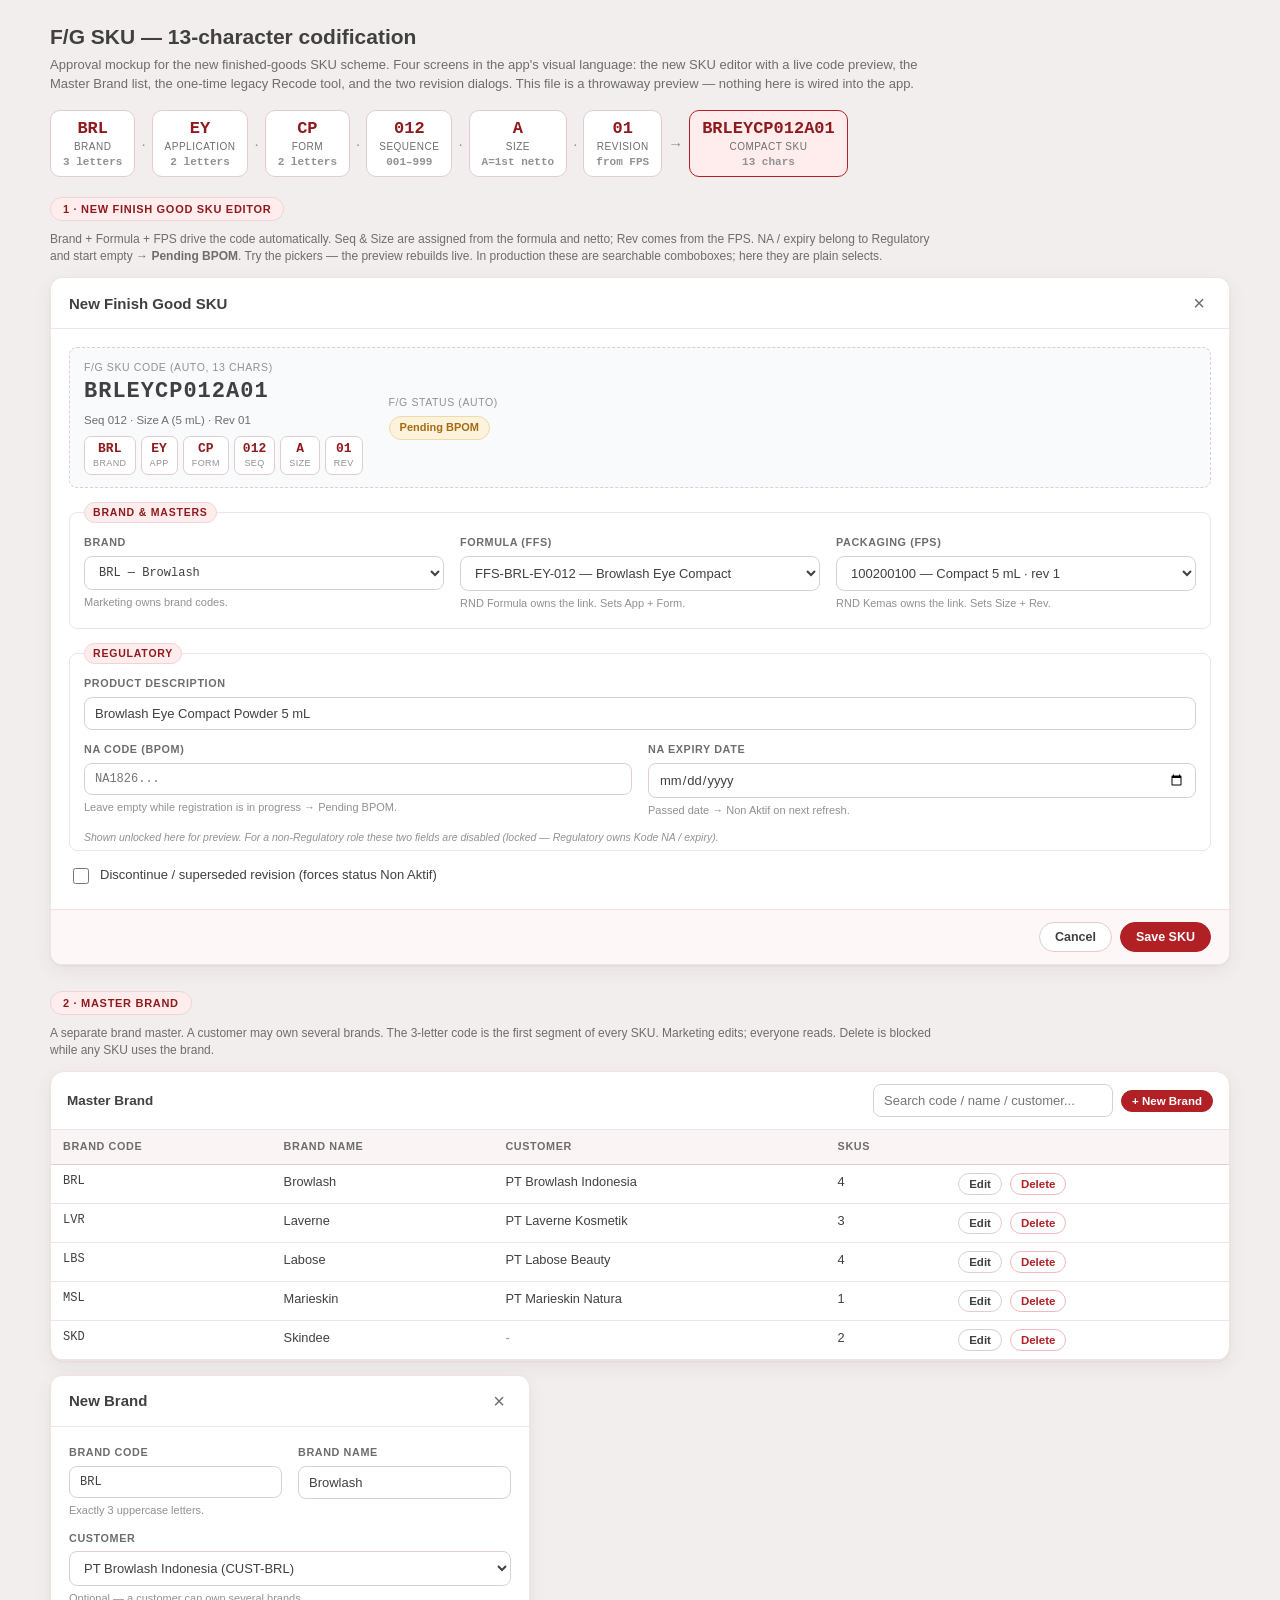
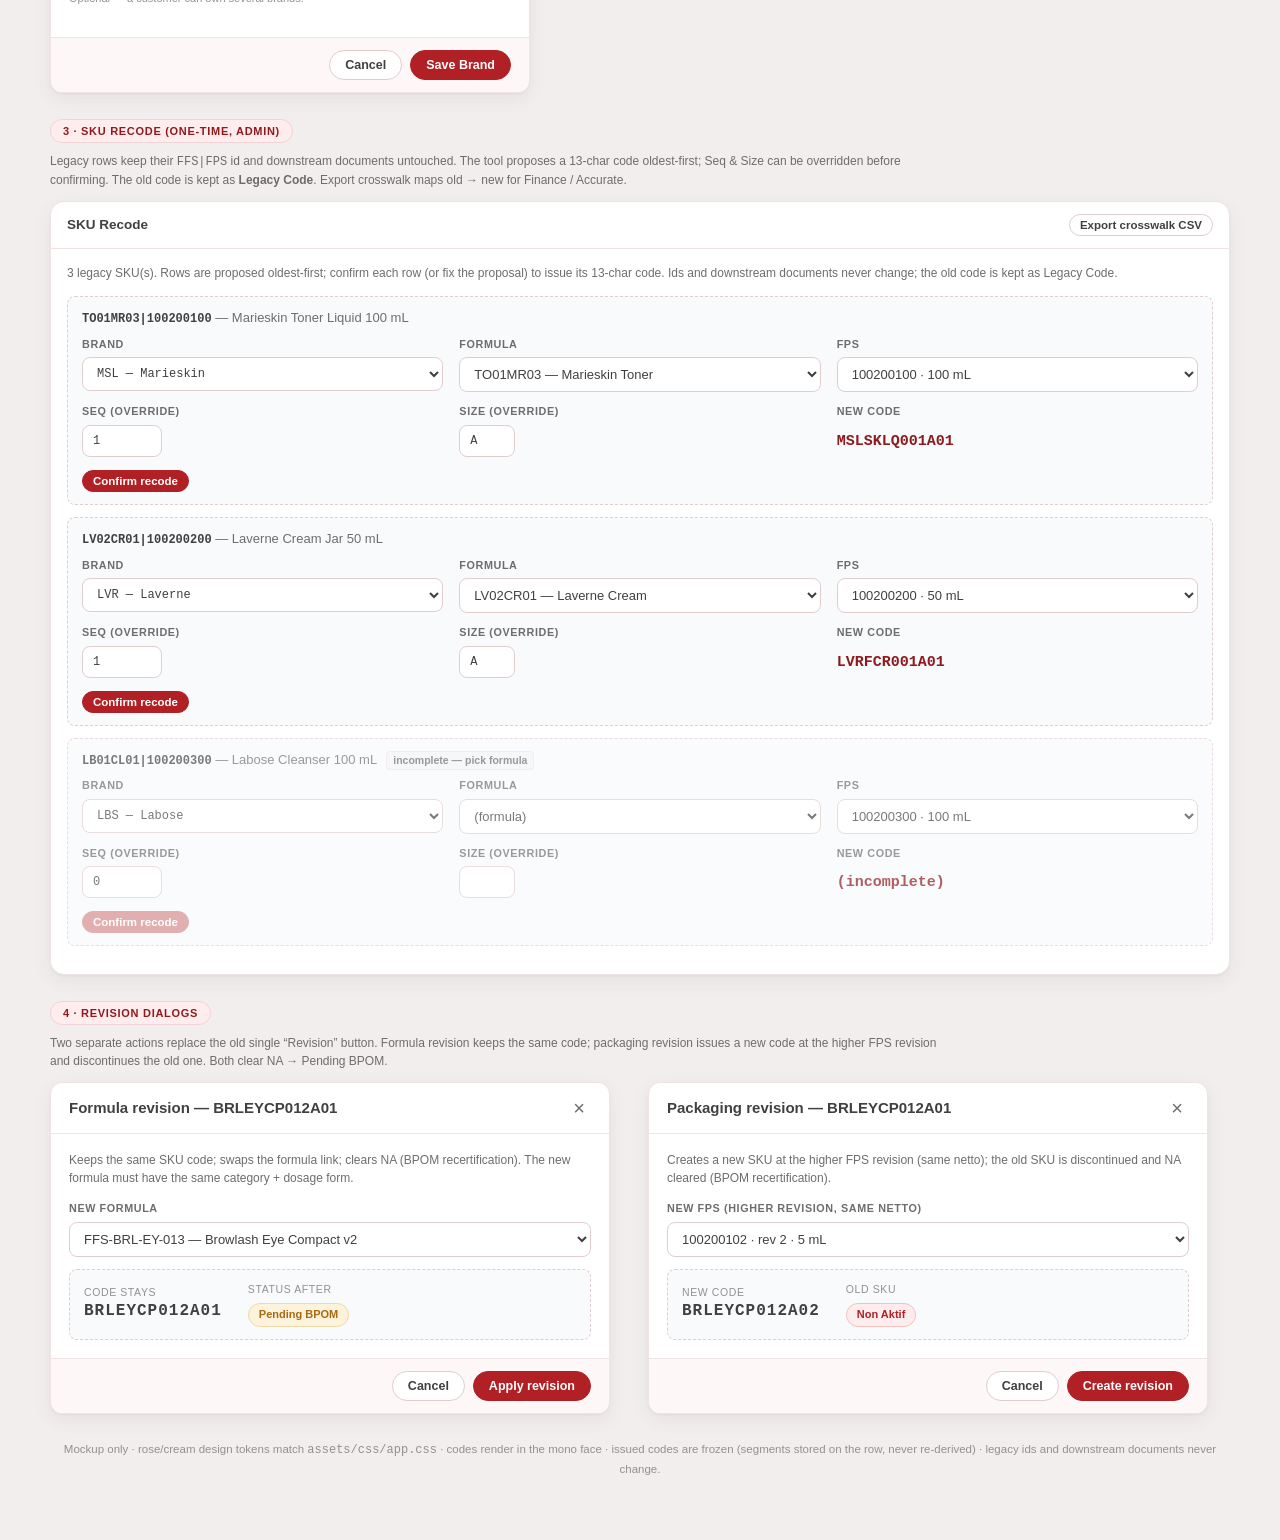
==== mockup-fg-sku-13char.html @ 7b8486ca "SKU: 13-char editor / brand master / recode mockup for approval" ====
<!DOCTYPE html>
<html lang="en">
<head>
<meta charset="UTF-8">
<meta name="viewport" content="width=device-width, initial-scale=1.0">
<title>F/G SKU 13-char scheme — editor / brand master / recode (approval mockup)</title>
</head>
<body style="margin:0;background:#f3eeee">
<style>
.sku{
  --ink:#404041; --muted:#6d6d6e; --faint:#919191;
  --line:#efe3e3; --line-strong:#e2cdce; --bg:#f9f6f6; --card:#fff;
  --accent:#b12024; --accent-dark:#8f1a1e; --accent-soft:#ffedee;
  --green:#017544; --green-soft:#e2f3e9; --amber:#a86a10; --amber-soft:#fdf3dd;
  --red:#b12024; --red-soft:#ffedee; --blue:#29567e; --blue-soft:#e6eef5;
  --radius:14px;
  --shadow:0 1px 2px rgba(64,64,65,.05),0 6px 18px rgba(64,64,65,.07);
  --font:"Public Sans","Segoe UI",Inter,Roboto,"Helvetica Neue",Arial,sans-serif;
  --mono:"Cascadia Mono",Consolas,"SF Mono",Menlo,monospace;
  font-family:var(--font);font-size:14px;color:var(--ink);background:#f3eeee;
  padding:22px 16px 48px;max-width:1180px;margin:0 auto;line-height:1.45;
}
.sku *{box-sizing:border-box}
.sku h1{font-size:21px;font-weight:650;margin:0 0 4px}
.sku h2{font-size:16px;font-weight:650;margin:0}
.sku h3{font-size:13.5px;font-weight:650;margin:0}
.sku .sub{margin:0 0 16px;color:var(--muted);font-size:13px;max-width:880px}
.sku .mono{font-family:var(--mono)}
.sku .muted{color:var(--muted)}
.sku .faint{color:var(--faint)}

/* scheme legend */
.sku .legend{display:flex;gap:6px;flex-wrap:wrap;align-items:stretch;margin:0 0 20px}
.sku .seg{border:1px solid var(--line-strong);background:#fff;border-radius:10px;padding:8px 12px;text-align:center;min-width:74px}
.sku .seg .code{font:700 17px var(--mono);color:var(--accent-dark)}
.sku .seg .nm{font-size:10px;text-transform:uppercase;letter-spacing:.5px;color:var(--muted);margin-top:2px}
.sku .seg .ex{font:600 11px var(--mono);color:var(--faint);margin-top:1px}
.sku .seg-arrow{align-self:center;color:var(--faint);font-size:15px}

/* panel framing */
.sku .panel{margin:0 0 26px}
.sku .panel-tag{display:inline-flex;align-items:center;gap:8px;font:700 11px var(--font);letter-spacing:.7px;text-transform:uppercase;color:var(--accent-dark);background:var(--accent-soft);border:1px solid #f0d3d6;border-radius:999px;padding:5px 12px;margin:0 0 10px}
.sku .panel-note{font-size:12px;color:var(--muted);margin:0 0 12px;max-width:900px}

/* card */
.sku .card{background:var(--card);border:1px solid var(--line);border-radius:var(--radius);box-shadow:var(--shadow);margin-bottom:14px}
.sku .card-head{display:flex;align-items:center;justify-content:space-between;gap:12px;padding:12px 16px;border-bottom:1px solid var(--line)}
.sku .card-head .hint{font-size:11.5px;color:var(--muted)}
.sku .card-body{padding:16px}
.sku .card-body.tight{padding:0}

/* buttons */
.sku .btn{border:1px solid var(--line-strong);background:#fff;color:var(--ink);font:600 12.5px var(--font);padding:7px 15px;border-radius:999px;cursor:pointer;display:inline-flex;align-items:center;gap:6px}
.sku .btn:hover{background:#faf4f4}
.sku .btn-primary{background:var(--accent);border-color:var(--accent);color:#fff}
.sku .btn-primary:hover{background:var(--accent-dark)}
.sku .btn-danger{background:#fff;border-color:#f0b9bc;color:var(--red)}
.sku .btn-sm{padding:4px 10px;font-size:11.5px}
.sku .btn[disabled]{opacity:.5;cursor:not-allowed}
.sku .btn-row{display:flex;gap:8px;flex-wrap:wrap;align-items:center}

/* pills */
.sku .pill{display:inline-block;padding:3px 10px;border-radius:999px;font-size:11px;font-weight:700;white-space:nowrap}
.sku .pill.aktif{background:var(--green-soft);color:var(--green);border:1px solid #bfe3c8}
.sku .pill.nonaktif{background:var(--red-soft);color:var(--red);border:1px solid #f3c1bd}
.sku .pill.pending{background:var(--amber-soft);color:var(--amber);border:1px solid #f0d9a8}
.sku .pill.none{background:#eef1f4;color:var(--faint);border:1px solid var(--line)}
.sku .tag{display:inline-block;font-size:10.5px;font-weight:600;color:var(--muted);background:#f1f4f7;border:1px solid var(--line);border-radius:4px;padding:1px 6px;white-space:nowrap}

/* forms */
.sku .field{display:flex;flex-direction:column;gap:5px;margin-bottom:12px;min-width:0}
.sku .field>label{font-size:10.8px;font-weight:700;text-transform:uppercase;letter-spacing:.6px;color:var(--muted)}
.sku .field .hint{font-size:11px;color:var(--faint)}
.sku .input{border:1px solid var(--line-strong);border-radius:8px;padding:8px 10px;font-size:13px;font-family:inherit;color:var(--ink);background:#fff;width:100%}
.sku .input:focus{outline:2px solid #f5c2c5;border-color:var(--accent)}
.sku .input[readonly],.sku .input[disabled]{background:#f7f3f3;color:var(--muted)}
.sku .input.mono{font-family:var(--mono)}
.sku select.input{appearance:auto;cursor:pointer}
.sku .form-grid{display:grid;grid-template-columns:repeat(2,minmax(0,1fr));gap:0 16px}
.sku .form-grid.cols-3{grid-template-columns:repeat(3,minmax(0,1fr))}
.sku .form-grid .span-2{grid-column:1/-1}
.sku fieldset.role-group{border:1px solid var(--line);border-radius:8px;padding:12px 14px 4px;margin:0 0 14px}
.sku fieldset.role-group legend{font-size:10.5px;font-weight:800;text-transform:uppercase;letter-spacing:.8px;color:var(--accent-dark);background:var(--accent-soft);border:1px solid #f0d3d6;padding:2px 8px;border-radius:999px}
.sku .check-row{display:flex;align-items:center;gap:8px;font-size:13px;margin-bottom:4px}
.sku .check-row input{width:16px;height:16px;accent-color:var(--accent)}
.sku .lock-note{font-size:10.5px;color:var(--faint);font-style:italic}

/* preview box */
.sku .preview-box{background:#f8fafb;border:1px dashed var(--line-strong);border-radius:8px;padding:12px 14px;display:flex;gap:26px;align-items:center;flex-wrap:wrap;margin-bottom:14px}
.sku .preview-box .pv-label{font-size:10.5px;text-transform:uppercase;letter-spacing:.6px;color:var(--faint)}
.sku .preview-box .pv-kode{font-family:var(--mono);font-size:22px;font-weight:700;letter-spacing:1px;color:var(--ink)}
.sku .preview-box .pv-seg{font-size:11.5px;color:var(--muted);margin-top:4px}

/* live segment breakdown chips */
.sku .breakdown{display:flex;gap:5px;flex-wrap:wrap;margin-top:8px}
.sku .bk{border:1px solid var(--line-strong);border-radius:7px;padding:4px 8px;text-align:center;background:#fff}
.sku .bk .v{font:700 13px var(--mono);color:var(--accent-dark)}
.sku .bk .k{font-size:9px;text-transform:uppercase;letter-spacing:.4px;color:var(--faint);margin-top:1px}

/* tables */
.sku table.tbl{width:100%;border-collapse:collapse;font-size:12.8px}
.sku table.tbl th{text-align:left;font-size:10.8px;text-transform:uppercase;letter-spacing:.6px;color:var(--muted);background:#fbf4f4;border-bottom:1px solid var(--line-strong);padding:9px 12px;white-space:nowrap}
.sku table.tbl td{padding:8px 12px;border-bottom:1px solid var(--line);vertical-align:top}
.sku table.tbl tbody tr:hover{background:#f7f9fb}
.sku td.mono,.sku .mono{font-family:var(--mono);font-size:12px}
.sku .row-muted{color:var(--faint)}

/* modal (rendered inline as a panel for the mockup) */
.sku .modal{background:#fff;border:1px solid var(--line);border-radius:12px;box-shadow:var(--shadow);width:100%;max-width:560px}
.sku .modal.wide{max-width:100%}
.sku .modal-head{padding:14px 18px;border-bottom:1px solid var(--line);display:flex;justify-content:space-between;align-items:center}
.sku .modal-head h3{font-size:15px}
.sku .modal-x{border:0;background:transparent;font-size:20px;cursor:pointer;color:var(--muted);line-height:1}
.sku .modal-body{padding:18px}
.sku .modal-foot{padding:12px 18px;border-top:1px solid var(--line);display:flex;justify-content:flex-end;gap:8px;background:#fdf7f7;border-radius:0 0 12px 12px}
.sku .dialog-row{display:grid;grid-template-columns:repeat(2,minmax(0,1fr));gap:16px;align-items:start}
@media (max-width:820px){.sku .dialog-row{grid-template-columns:1fr}.sku .form-grid.cols-3{grid-template-columns:1fr}}

/* recode row */
.sku .recode-row{background:#f8fafb;border:1px dashed var(--line-strong);border-radius:8px;padding:12px 14px;margin-bottom:12px}
.sku .recode-head{margin-bottom:8px;font-size:13px}
.sku .recode-head .mono{font-weight:700}
.sku .newcode{font:700 15px var(--mono);color:var(--accent-dark)}
.sku .hintline{font-size:11.5px;color:var(--faint);margin-top:18px;text-align:center;line-height:1.6}
</style>

<div class="sku">
  <h1>F/G SKU — 13-character codification</h1>
  <p class="sub">Approval mockup for the new finished-goods SKU scheme. Four screens in the app's visual language:
  the new SKU editor with a live code preview, the Master Brand list, the one-time legacy Recode tool, and the two
  revision dialogs. This file is a throwaway preview — nothing here is wired into the app.</p>

  <!-- scheme legend -->
  <div class="legend">
    <div class="seg"><div class="code">BRL</div><div class="nm">Brand</div><div class="ex">3 letters</div></div>
    <div class="seg-arrow">·</div>
    <div class="seg"><div class="code">EY</div><div class="nm">Application</div><div class="ex">2 letters</div></div>
    <div class="seg-arrow">·</div>
    <div class="seg"><div class="code">CP</div><div class="nm">Form</div><div class="ex">2 letters</div></div>
    <div class="seg-arrow">·</div>
    <div class="seg"><div class="code">012</div><div class="nm">Sequence</div><div class="ex">001–999</div></div>
    <div class="seg-arrow">·</div>
    <div class="seg"><div class="code">A</div><div class="nm">Size</div><div class="ex">A=1st netto</div></div>
    <div class="seg-arrow">·</div>
    <div class="seg"><div class="code">01</div><div class="nm">Revision</div><div class="ex">from FPS</div></div>
    <div class="seg-arrow">→</div>
    <div class="seg" style="border-color:var(--accent);background:var(--accent-soft)"><div class="code">BRLEYCP012A01</div><div class="nm">Compact SKU</div><div class="ex">13 chars</div></div>
  </div>

  <!-- ============ PANEL 1: NEW FG SKU EDITOR ============ -->
  <div class="panel">
    <span class="panel-tag">1 · New Finish Good SKU editor</span>
    <p class="panel-note">Brand + Formula + FPS drive the code automatically. Seq &amp; Size are assigned from the formula and
    netto; Rev comes from the FPS. NA / expiry belong to Regulatory and start empty → <b>Pending BPOM</b>. Try the pickers —
    the preview rebuilds live. In production these are searchable comboboxes; here they are plain selects.</p>

    <div class="modal wide">
      <div class="modal-head"><h3>New Finish Good SKU</h3><button class="modal-x" type="button">×</button></div>
      <div class="modal-body">
        <div class="preview-box">
          <div>
            <div class="pv-label">F/G SKU Code (auto, 13 chars)</div>
            <div class="pv-kode" id="pvKode">BRLEYCP012A01</div>
            <div class="pv-seg" id="pvSeg">Seq 012 · Size A (5 mL) · Rev 01</div>
            <div class="breakdown" id="pvBreak"></div>
          </div>
          <div>
            <div class="pv-label">F/G Status (auto)</div>
            <div style="margin-top:6px"><span class="pill pending" id="pvStatus">Pending BPOM</span></div>
          </div>
        </div>

        <fieldset class="role-group">
          <legend>Brand &amp; masters</legend>
          <div class="form-grid cols-3">
            <div class="field">
              <label>Brand</label>
              <select class="input mono" id="iBrand">
                <option value="BRL" selected>BRL — Browlash</option>
                <option value="LVR">LVR — Laverne</option>
                <option value="LBS">LBS — Labose</option>
                <option value="SKD">SKD — Skindee</option>
                <option value="MSL">MSL — Marieskin</option>
              </select>
              <span class="hint">Marketing owns brand codes.</span>
            </div>
            <div class="field">
              <label>Formula (FFS)</label>
              <select class="input" id="iFfs">
                <option value="f1" selected>FFS-BRL-EY-012 — Browlash Eye Compact</option>
                <option value="f2">FFS-BRL-FC-003 — Browlash Face Cream</option>
                <option value="f3">FFS-LVR-SK-001 — Laverne Skin Toner</option>
                <option value="f4">FFS-LBS-CL-001 — Labose Cleanser Liquid</option>
              </select>
              <span class="hint">RND Formula owns the link. Sets App + Form.</span>
            </div>
            <div class="field">
              <label>Packaging (FPS)</label>
              <select class="input" id="iFps">
                <option value="p1" selected>100200100 — Compact 5 mL · rev 1</option>
                <option value="p2">100200101 — Compact 9 mL · rev 1</option>
                <option value="p3">100200102 — Compact 5 mL · rev 2</option>
                <option value="p4">100200200 — Jar 50 mL · rev 1</option>
              </select>
              <span class="hint">RND Kemas owns the link. Sets Size + Rev.</span>
            </div>
          </div>
        </fieldset>

        <fieldset class="role-group">
          <legend>Regulatory</legend>
          <div class="field">
            <label>Product Description</label>
            <input class="input" id="iDesc" value="Browlash Eye Compact Powder 5 mL">
          </div>
          <div class="form-grid">
            <div class="field">
              <label>NA Code (BPOM)</label>
              <input class="input mono" id="iNa" placeholder="NA1826..." value="">
              <span class="hint">Leave empty while registration is in progress → Pending BPOM.</span>
            </div>
            <div class="field">
              <label>NA Expiry Date</label>
              <input class="input" type="date" id="iExp" value="">
              <span class="hint">Passed date → Non Aktif on next refresh.</span>
            </div>
          </div>
          <div class="lock-note">Shown unlocked here for preview. For a non-Regulatory role these two fields are disabled (locked — Regulatory owns Kode NA / expiry).</div>
        </fieldset>

        <label class="check-row"><input type="checkbox" id="iDisc"> Discontinue / superseded revision (forces status Non Aktif)</label>
      </div>
      <div class="modal-foot">
        <button class="btn" type="button">Cancel</button>
        <button class="btn btn-primary" type="button">Save SKU</button>
      </div>
    </div>
  </div>

  <!-- ============ PANEL 2: MASTER BRAND ============ -->
  <div class="panel">
    <span class="panel-tag">2 · Master Brand</span>
    <p class="panel-note">A separate brand master. A customer may own several brands. The 3-letter code is the first segment of
    every SKU. Marketing edits; everyone reads. Delete is blocked while any SKU uses the brand.</p>

    <div class="card">
      <div class="card-head">
        <h3>Master Brand</h3>
        <div class="btn-row">
          <input class="input" style="width:240px" placeholder="Search code / name / customer...">
          <button class="btn btn-primary btn-sm" type="button">+ New Brand</button>
        </div>
      </div>
      <div class="card-body tight">
        <table class="tbl">
          <thead><tr><th>Brand Code</th><th>Brand Name</th><th>Customer</th><th>SKUs</th><th></th></tr></thead>
          <tbody>
            <tr><td class="mono">BRL</td><td>Browlash</td><td>PT Browlash Indonesia</td><td>4</td>
              <td><div class="btn-row"><button class="btn btn-sm" type="button">Edit</button><button class="btn btn-danger btn-sm" type="button">Delete</button></div></td></tr>
            <tr><td class="mono">LVR</td><td>Laverne</td><td>PT Laverne Kosmetik</td><td>3</td>
              <td><div class="btn-row"><button class="btn btn-sm" type="button">Edit</button><button class="btn btn-danger btn-sm" type="button">Delete</button></div></td></tr>
            <tr><td class="mono">LBS</td><td>Labose</td><td>PT Labose Beauty</td><td>4</td>
              <td><div class="btn-row"><button class="btn btn-sm" type="button">Edit</button><button class="btn btn-danger btn-sm" type="button">Delete</button></div></td></tr>
            <tr><td class="mono">MSL</td><td>Marieskin</td><td>PT Marieskin Natura</td><td>1</td>
              <td><div class="btn-row"><button class="btn btn-sm" type="button">Edit</button><button class="btn btn-danger btn-sm" type="button">Delete</button></div></td></tr>
            <tr><td class="mono">SKD</td><td>Skindee</td><td><span class="row-muted">-</span></td><td>2</td>
              <td><div class="btn-row"><button class="btn btn-sm" type="button">Edit</button><button class="btn btn-danger btn-sm" type="button">Delete</button></div></td></tr>
          </tbody>
        </table>
      </div>
    </div>

    <div class="modal" style="max-width:480px">
      <div class="modal-head"><h3>New Brand</h3><button class="modal-x" type="button">×</button></div>
      <div class="modal-body">
        <div class="form-grid">
          <div class="field">
            <label>Brand Code</label>
            <input class="input mono" maxlength="3" placeholder="e.g. BRL" value="BRL">
            <span class="hint">Exactly 3 uppercase letters.</span>
          </div>
          <div class="field">
            <label>Brand Name</label>
            <input class="input" placeholder="Brand name" value="Browlash">
          </div>
          <div class="field span-2">
            <label>Customer</label>
            <select class="input">
              <option>(no customer)</option>
              <option selected>PT Browlash Indonesia (CUST-BRL)</option>
              <option>PT Laverne Kosmetik (CUST-LVR)</option>
              <option>PT Labose Beauty (CUST-LBS)</option>
            </select>
            <span class="hint">Optional — a customer can own several brands.</span>
          </div>
        </div>
      </div>
      <div class="modal-foot">
        <button class="btn" type="button">Cancel</button>
        <button class="btn btn-primary" type="button">Save Brand</button>
      </div>
    </div>
  </div>

  <!-- ============ PANEL 3: RECODE TOOL ============ -->
  <div class="panel">
    <span class="panel-tag">3 · SKU Recode (one-time, Admin)</span>
    <p class="panel-note">Legacy rows keep their <span class="mono">FFS|FPS</span> id and downstream documents untouched. The tool
    proposes a 13-char code oldest-first; Seq &amp; Size can be overridden before confirming. The old code is kept as
    <b>Legacy Code</b>. Export crosswalk maps old → new for Finance / Accurate.</p>

    <div class="card">
      <div class="card-head">
        <h3>SKU Recode</h3>
        <button class="btn btn-sm" type="button">Export crosswalk CSV</button>
      </div>
      <div class="card-body">
        <p class="muted" style="font-size:12px;margin:0 0 14px">3 legacy SKU(s). Rows are proposed oldest-first; confirm each row
        (or fix the proposal) to issue its 13-char code. Ids and downstream documents never change; the old code is kept as Legacy Code.</p>

        <div class="recode-row">
          <div class="recode-head"><span class="mono">TO01MR03|100200100</span> <span class="muted">— Marieskin Toner Liquid 100 mL</span></div>
          <div class="form-grid cols-3">
            <div class="field"><label>Brand</label><select class="input mono"><option selected>MSL — Marieskin</option><option>BRL — Browlash</option></select></div>
            <div class="field"><label>Formula</label><select class="input"><option selected>TO01MR03 — Marieskin Toner</option></select></div>
            <div class="field"><label>FPS</label><select class="input"><option selected>100200100 · 100 mL</option></select></div>
            <div class="field"><label>Seq (override)</label><input class="input mono" type="number" value="1" style="width:80px"></div>
            <div class="field"><label>Size (override)</label><input class="input mono" maxlength="1" value="A" style="width:56px"></div>
            <div class="field"><label>New code</label><div class="newcode" style="padding:8px 0">MSLSKLQ001A01</div></div>
          </div>
          <button class="btn btn-primary btn-sm" type="button">Confirm recode</button>
        </div>

        <div class="recode-row">
          <div class="recode-head"><span class="mono">LV02CR01|100200200</span> <span class="muted">— Laverne Cream Jar 50 mL</span></div>
          <div class="form-grid cols-3">
            <div class="field"><label>Brand</label><select class="input mono"><option selected>LVR — Laverne</option></select></div>
            <div class="field"><label>Formula</label><select class="input"><option selected>LV02CR01 — Laverne Cream</option></select></div>
            <div class="field"><label>FPS</label><select class="input"><option selected>100200200 · 50 mL</option></select></div>
            <div class="field"><label>Seq (override)</label><input class="input mono" type="number" value="1" style="width:80px"></div>
            <div class="field"><label>Size (override)</label><input class="input mono" maxlength="1" value="A" style="width:56px"></div>
            <div class="field"><label>New code</label><div class="newcode" style="padding:8px 0">LVRFCR001A01</div></div>
          </div>
          <button class="btn btn-primary btn-sm" type="button">Confirm recode</button>
        </div>

        <div class="recode-row" style="opacity:.7">
          <div class="recode-head"><span class="mono">LB01CL01|100200300</span> <span class="muted">— Labose Cleanser 100 mL</span>
            <span class="tag" style="margin-left:6px">incomplete — pick formula</span></div>
          <div class="form-grid cols-3">
            <div class="field"><label>Brand</label><select class="input mono"><option selected>LBS — Labose</option></select></div>
            <div class="field"><label>Formula</label><select class="input"><option selected>(formula)</option></select></div>
            <div class="field"><label>FPS</label><select class="input"><option selected>100200300 · 100 mL</option></select></div>
            <div class="field"><label>Seq (override)</label><input class="input mono" type="number" value="0" style="width:80px"></div>
            <div class="field"><label>Size (override)</label><input class="input mono" maxlength="1" value="" style="width:56px"></div>
            <div class="field"><label>New code</label><div class="newcode faint" style="padding:8px 0">(incomplete)</div></div>
          </div>
          <button class="btn btn-primary btn-sm" type="button" disabled>Confirm recode</button>
        </div>
      </div>
    </div>
  </div>

  <!-- ============ PANEL 4: REVISION DIALOGS ============ -->
  <div class="panel">
    <span class="panel-tag">4 · Revision dialogs</span>
    <p class="panel-note">Two separate actions replace the old single “Revision” button. Formula revision keeps the same code;
    packaging revision issues a new code at the higher FPS revision and discontinues the old one. Both clear NA → Pending BPOM.</p>

    <div class="dialog-row">
      <div class="modal">
        <div class="modal-head"><h3>Formula revision — BRLEYCP012A01</h3><button class="modal-x" type="button">×</button></div>
        <div class="modal-body">
          <p class="muted" style="font-size:12px;margin:0 0 14px">Keeps the same SKU code; swaps the formula link; clears NA
          (BPOM recertification). The new formula must have the same category + dosage form.</p>
          <div class="field">
            <label>New Formula</label>
            <select class="input"><option>(select formula)</option><option selected>FFS-BRL-EY-013 — Browlash Eye Compact v2</option></select>
          </div>
          <div class="preview-box" style="margin-bottom:0">
            <div><div class="pv-label">Code stays</div><div class="pv-kode" style="font-size:16px">BRLEYCP012A01</div></div>
            <div><div class="pv-label">Status after</div><div style="margin-top:6px"><span class="pill pending">Pending BPOM</span></div></div>
          </div>
        </div>
        <div class="modal-foot"><button class="btn" type="button">Cancel</button><button class="btn btn-primary" type="button">Apply revision</button></div>
      </div>

      <div class="modal">
        <div class="modal-head"><h3>Packaging revision — BRLEYCP012A01</h3><button class="modal-x" type="button">×</button></div>
        <div class="modal-body">
          <p class="muted" style="font-size:12px;margin:0 0 14px">Creates a new SKU at the higher FPS revision (same netto); the
          old SKU is discontinued and NA cleared (BPOM recertification).</p>
          <div class="field">
            <label>New FPS (higher revision, same netto)</label>
            <select class="input"><option>(select FPS)</option><option selected>100200102 · rev 2 · 5 mL</option></select>
          </div>
          <div class="preview-box" style="margin-bottom:0">
            <div><div class="pv-label">New code</div><div class="pv-kode" style="font-size:16px">BRLEYCP012A02</div></div>
            <div><div class="pv-label">Old SKU</div><div style="margin-top:6px"><span class="pill nonaktif">Non Aktif</span></div></div>
          </div>
        </div>
        <div class="modal-foot"><button class="btn" type="button">Cancel</button><button class="btn btn-primary" type="button">Create revision</button></div>
      </div>
    </div>
  </div>

  <p class="hintline">Mockup only · rose/cream design tokens match <span class="mono">assets/css/app.css</span> · codes render in the mono face ·
  issued codes are frozen (segments stored on the row, never re-derived) · legacy ids and downstream documents never change.</p>
</div>

<script>
/* Light interactivity for panel 1 only — illustrates the live code build.
   Production uses Engine.skuCode / seqFor / sizeFor; this is a fixed demo map. */
(function () {
  var APP = { "Eye Makeup": "EY", "Face Makeup": "FC", "Skincare": "SK", "Cleansers & Makeup Removers": "CL" };
  var FORMS = { LQ: "Liquid", CR: "Cream", SS: "Semi-Solid", LP: "Loose Powder", CP: "Compact Powder", LS: "Lipstick", ST: "Stick" };
  var formulas = {
    f1: { app: "EY", form: "CP", seq: 12, label: "Eye Makeup · Compact Powder" },
    f2: { app: "FC", form: "CR", seq: 3,  label: "Face Makeup · Cream" },
    f3: { app: "SK", form: "LQ", seq: 1,  label: "Skincare · Liquid" },
    f4: { app: "CL", form: "LQ", seq: 1,  label: "Cleansers · Liquid" }
  };
  var fps = {
    p1: { size: "A", netto: 5,  rev: 1 },
    p2: { size: "B", netto: 9,  rev: 1 },
    p3: { size: "A", netto: 5,  rev: 2 },
    p4: { size: "A", netto: 50, rev: 1 }
  };
  function pad(n, w) { n = String(n); while (n.length < w) n = "0" + n; return n; }
  var iBrand = document.getElementById("iBrand"),
      iFfs = document.getElementById("iFfs"),
      iFps = document.getElementById("iFps"),
      iNa = document.getElementById("iNa"),
      iExp = document.getElementById("iExp"),
      iDisc = document.getElementById("iDisc");
  function render() {
    var b = iBrand.value, f = formulas[iFfs.value], p = fps[iFps.value];
    var code = b + f.app + f.form + pad(f.seq, 3) + p.size + pad(p.rev, 2);
    document.getElementById("pvKode").textContent = code;
    document.getElementById("pvSeg").textContent = "Seq " + pad(f.seq, 3) + " · Size " + p.size + " (" + p.netto + " mL) · Rev " + pad(p.rev, 2);
    var parts = [
      [b, "Brand"], [f.app, "App"], [f.form, "Form"], [pad(f.seq, 3), "Seq"], [p.size, "Size"], [pad(p.rev, 2), "Rev"]
    ];
    var bk = document.getElementById("pvBreak");
    bk.innerHTML = "";
    parts.forEach(function (pt) {
      var d = document.createElement("div"); d.className = "bk";
      d.innerHTML = '<div class="v">' + pt[0] + '</div><div class="k">' + pt[1] + '</div>';
      bk.appendChild(d);
    });
    var st = document.getElementById("pvStatus");
    var na = iNa.value.trim(), exp = iExp.value;
    var today = new Date().toISOString().slice(0, 10);
    if (iDisc.checked) { st.className = "pill nonaktif"; st.textContent = "Non Aktif"; }
    else if (exp && exp < today) { st.className = "pill nonaktif"; st.textContent = "Non Aktif"; }
    else if (!na) { st.className = "pill pending"; st.textContent = "Pending BPOM"; }
    else { st.className = "pill aktif"; st.textContent = "Aktif"; }
  }
  [iBrand, iFfs, iFps].forEach(function (n) { n.addEventListener("change", render); });
  [iNa, iExp].forEach(function (n) { n.addEventListener("input", render); });
  iDisc.addEventListener("change", render);
  render();
})();
</script>
</body>
</html>
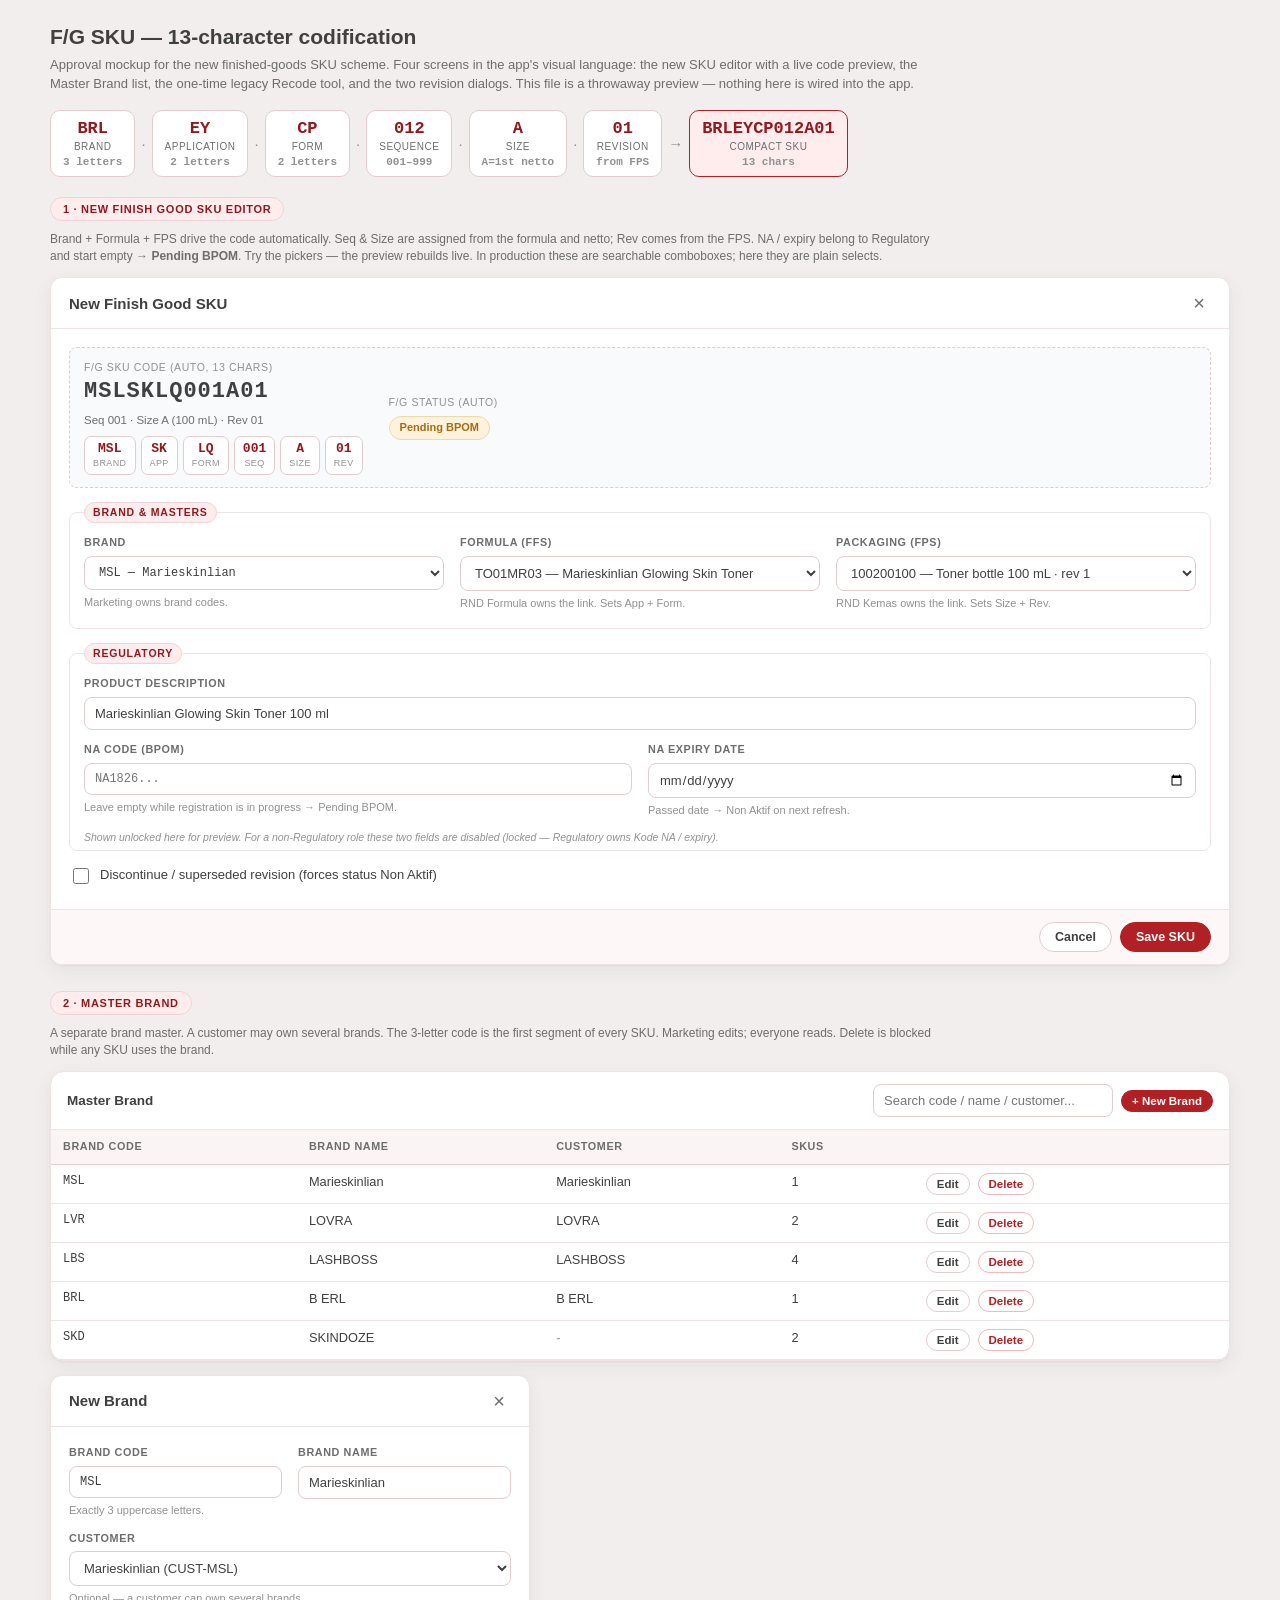
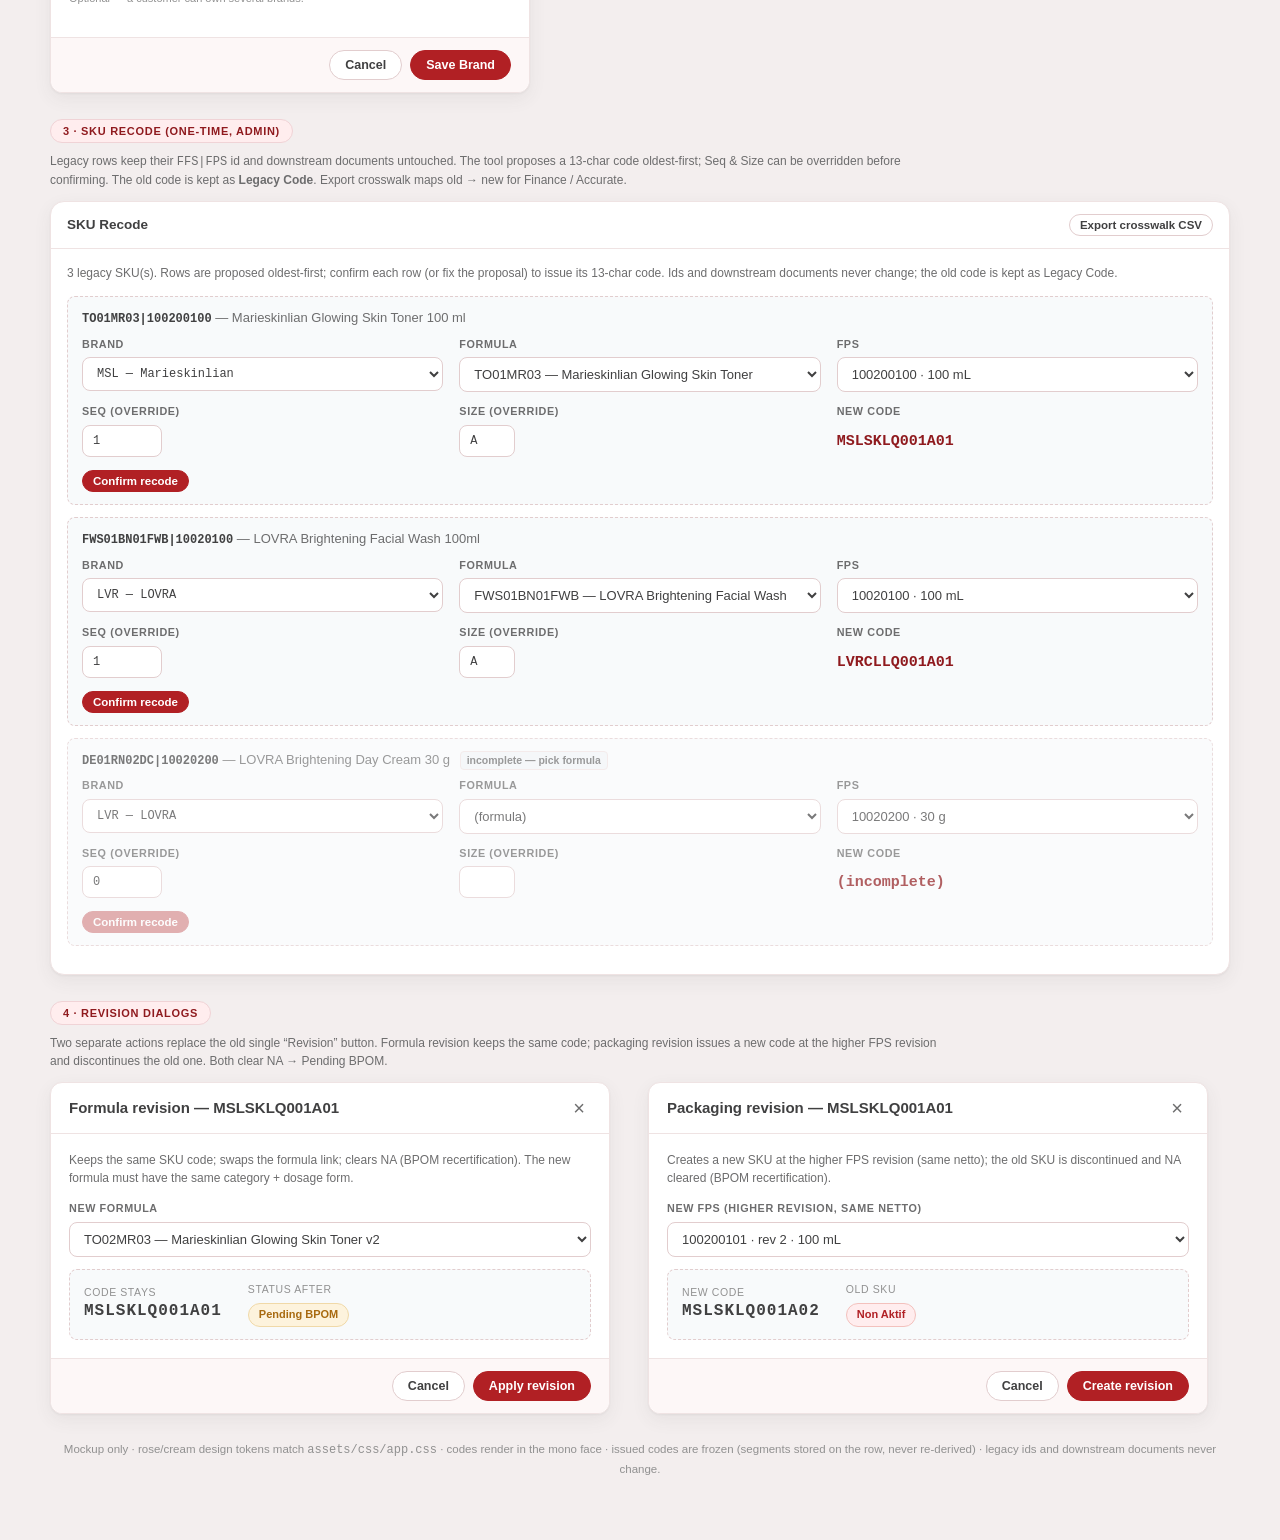
==== commit 40c4949f: "SKU: mockup uses original formula codes + real seed brands/products" ====
--- a/mockup-fg-sku-13char.html
+++ b/mockup-fg-sku-13char.html
@@ -160,8 +160,8 @@
         <div class="preview-box">
           <div>
             <div class="pv-label">F/G SKU Code (auto, 13 chars)</div>
-            <div class="pv-kode" id="pvKode">BRLEYCP012A01</div>
-            <div class="pv-seg" id="pvSeg">Seq 012 · Size A (5 mL) · Rev 01</div>
+            <div class="pv-kode" id="pvKode">MSLSKLQ001A01</div>
+            <div class="pv-seg" id="pvSeg">Seq 001 · Size A (100 mL) · Rev 01</div>
             <div class="breakdown" id="pvBreak"></div>
           </div>
           <div>
@@ -176,31 +176,36 @@
             <div class="field">
               <label>Brand</label>
               <select class="input mono" id="iBrand">
-                <option value="BRL" selected>BRL — Browlash</option>
-                <option value="LVR">LVR — Laverne</option>
-                <option value="LBS">LBS — Labose</option>
-                <option value="SKD">SKD — Skindee</option>
-                <option value="MSL">MSL — Marieskin</option>
+                <option value="MSL" selected>MSL — Marieskinlian</option>
+                <option value="LVR">LVR — LOVRA</option>
+                <option value="LBS">LBS — LASHBOSS</option>
+                <option value="BRL">BRL — B ERL</option>
+                <option value="BBY">BBY — BBYU</option>
+                <option value="AST">AST — ASTORIA</option>
+                <option value="SKD">SKD — SKINDOZE</option>
               </select>
               <span class="hint">Marketing owns brand codes.</span>
             </div>
             <div class="field">
               <label>Formula (FFS)</label>
               <select class="input" id="iFfs">
-                <option value="f1" selected>FFS-BRL-EY-012 — Browlash Eye Compact</option>
-                <option value="f2">FFS-BRL-FC-003 — Browlash Face Cream</option>
-                <option value="f3">FFS-LVR-SK-001 — Laverne Skin Toner</option>
-                <option value="f4">FFS-LBS-CL-001 — Labose Cleanser Liquid</option>
+                <option value="t1" selected>TO01MR03 — Marieskinlian Glowing Skin Toner</option>
+                <option value="t2">FWS01BN01FWB — LOVRA Brightening Facial Wash</option>
+                <option value="t3">DE01RN02DC — LOVRA Brightening Day Cream</option>
+                <option value="t4">LC01BLO5S — B ERL La Belle Colorstay Lip Velvet</option>
+                <option value="t5">FB01NS02T — BBYU Pearl Filter Satin Cushion</option>
+                <option value="t6">GC01VP01 — ASTORIA Glow Vitamin C Serum</option>
               </select>
               <span class="hint">RND Formula owns the link. Sets App + Form.</span>
             </div>
             <div class="field">
               <label>Packaging (FPS)</label>
               <select class="input" id="iFps">
-                <option value="p1" selected>100200100 — Compact 5 mL · rev 1</option>
-                <option value="p2">100200101 — Compact 9 mL · rev 1</option>
-                <option value="p3">100200102 — Compact 5 mL · rev 2</option>
-                <option value="p4">100200200 — Jar 50 mL · rev 1</option>
+                <option value="p1" selected>100200100 — Toner bottle 100 mL · rev 1</option>
+                <option value="p2">10020200 — Day cream jar 30 g · rev 1</option>
+                <option value="p3">10110100 — Lip velvet tube 4 g · rev 1</option>
+                <option value="p4">10170500 — Cushion compact 12 g · rev 1</option>
+                <option value="p5">100200101 — Toner bottle 100 mL · rev 2</option>
               </select>
               <span class="hint">RND Kemas owns the link. Sets Size + Rev.</span>
             </div>
@@ -211,7 +216,7 @@
           <legend>Regulatory</legend>
           <div class="field">
             <label>Product Description</label>
-            <input class="input" id="iDesc" value="Browlash Eye Compact Powder 5 mL">
+            <input class="input" id="iDesc" value="Marieskinlian Glowing Skin Toner 100 ml">
           </div>
           <div class="form-grid">
             <div class="field">
@@ -255,15 +260,15 @@
         <table class="tbl">
           <thead><tr><th>Brand Code</th><th>Brand Name</th><th>Customer</th><th>SKUs</th><th></th></tr></thead>
           <tbody>
-            <tr><td class="mono">BRL</td><td>Browlash</td><td>PT Browlash Indonesia</td><td>4</td>
+            <tr><td class="mono">MSL</td><td>Marieskinlian</td><td>Marieskinlian</td><td>1</td>
               <td><div class="btn-row"><button class="btn btn-sm" type="button">Edit</button><button class="btn btn-danger btn-sm" type="button">Delete</button></div></td></tr>
-            <tr><td class="mono">LVR</td><td>Laverne</td><td>PT Laverne Kosmetik</td><td>3</td>
+            <tr><td class="mono">LVR</td><td>LOVRA</td><td>LOVRA</td><td>2</td>
               <td><div class="btn-row"><button class="btn btn-sm" type="button">Edit</button><button class="btn btn-danger btn-sm" type="button">Delete</button></div></td></tr>
-            <tr><td class="mono">LBS</td><td>Labose</td><td>PT Labose Beauty</td><td>4</td>
+            <tr><td class="mono">LBS</td><td>LASHBOSS</td><td>LASHBOSS</td><td>4</td>
               <td><div class="btn-row"><button class="btn btn-sm" type="button">Edit</button><button class="btn btn-danger btn-sm" type="button">Delete</button></div></td></tr>
-            <tr><td class="mono">MSL</td><td>Marieskin</td><td>PT Marieskin Natura</td><td>1</td>
+            <tr><td class="mono">BRL</td><td>B ERL</td><td>B ERL</td><td>1</td>
               <td><div class="btn-row"><button class="btn btn-sm" type="button">Edit</button><button class="btn btn-danger btn-sm" type="button">Delete</button></div></td></tr>
-            <tr><td class="mono">SKD</td><td>Skindee</td><td><span class="row-muted">-</span></td><td>2</td>
+            <tr><td class="mono">SKD</td><td>SKINDOZE</td><td><span class="row-muted">-</span></td><td>2</td>
               <td><div class="btn-row"><button class="btn btn-sm" type="button">Edit</button><button class="btn btn-danger btn-sm" type="button">Delete</button></div></td></tr>
           </tbody>
         </table>
@@ -276,20 +281,20 @@
         <div class="form-grid">
           <div class="field">
             <label>Brand Code</label>
-            <input class="input mono" maxlength="3" placeholder="e.g. BRL" value="BRL">
+            <input class="input mono" maxlength="3" placeholder="e.g. MSL" value="MSL">
             <span class="hint">Exactly 3 uppercase letters.</span>
           </div>
           <div class="field">
             <label>Brand Name</label>
-            <input class="input" placeholder="Brand name" value="Browlash">
+            <input class="input" placeholder="Brand name" value="Marieskinlian">
           </div>
           <div class="field span-2">
             <label>Customer</label>
             <select class="input">
               <option>(no customer)</option>
-              <option selected>PT Browlash Indonesia (CUST-BRL)</option>
-              <option>PT Laverne Kosmetik (CUST-LVR)</option>
-              <option>PT Labose Beauty (CUST-LBS)</option>
+              <option selected>Marieskinlian (CUST-MSL)</option>
+              <option>LOVRA (CUST-LVR)</option>
+              <option>LASHBOSS (CUST-LBS)</option>
             </select>
             <span class="hint">Optional — a customer can own several brands.</span>
           </div>
@@ -319,10 +324,10 @@
         (or fix the proposal) to issue its 13-char code. Ids and downstream documents never change; the old code is kept as Legacy Code.</p>
 
         <div class="recode-row">
-          <div class="recode-head"><span class="mono">TO01MR03|100200100</span> <span class="muted">— Marieskin Toner Liquid 100 mL</span></div>
+          <div class="recode-head"><span class="mono">TO01MR03|100200100</span> <span class="muted">— Marieskinlian Glowing Skin Toner 100 ml</span></div>
           <div class="form-grid cols-3">
-            <div class="field"><label>Brand</label><select class="input mono"><option selected>MSL — Marieskin</option><option>BRL — Browlash</option></select></div>
-            <div class="field"><label>Formula</label><select class="input"><option selected>TO01MR03 — Marieskin Toner</option></select></div>
+            <div class="field"><label>Brand</label><select class="input mono"><option selected>MSL — Marieskinlian</option><option>LVR — LOVRA</option></select></div>
+            <div class="field"><label>Formula</label><select class="input"><option selected>TO01MR03 — Marieskinlian Glowing Skin Toner</option></select></div>
             <div class="field"><label>FPS</label><select class="input"><option selected>100200100 · 100 mL</option></select></div>
             <div class="field"><label>Seq (override)</label><input class="input mono" type="number" value="1" style="width:80px"></div>
             <div class="field"><label>Size (override)</label><input class="input mono" maxlength="1" value="A" style="width:56px"></div>
@@ -332,25 +337,25 @@
         </div>
 
         <div class="recode-row">
-          <div class="recode-head"><span class="mono">LV02CR01|100200200</span> <span class="muted">— Laverne Cream Jar 50 mL</span></div>
+          <div class="recode-head"><span class="mono">FWS01BN01FWB|10020100</span> <span class="muted">— LOVRA Brightening Facial Wash 100ml</span></div>
           <div class="form-grid cols-3">
-            <div class="field"><label>Brand</label><select class="input mono"><option selected>LVR — Laverne</option></select></div>
-            <div class="field"><label>Formula</label><select class="input"><option selected>LV02CR01 — Laverne Cream</option></select></div>
-            <div class="field"><label>FPS</label><select class="input"><option selected>100200200 · 50 mL</option></select></div>
+            <div class="field"><label>Brand</label><select class="input mono"><option selected>LVR — LOVRA</option></select></div>
+            <div class="field"><label>Formula</label><select class="input"><option selected>FWS01BN01FWB — LOVRA Brightening Facial Wash</option></select></div>
+            <div class="field"><label>FPS</label><select class="input"><option selected>10020100 · 100 mL</option></select></div>
             <div class="field"><label>Seq (override)</label><input class="input mono" type="number" value="1" style="width:80px"></div>
             <div class="field"><label>Size (override)</label><input class="input mono" maxlength="1" value="A" style="width:56px"></div>
-            <div class="field"><label>New code</label><div class="newcode" style="padding:8px 0">LVRFCR001A01</div></div>
+            <div class="field"><label>New code</label><div class="newcode" style="padding:8px 0">LVRCLLQ001A01</div></div>
           </div>
           <button class="btn btn-primary btn-sm" type="button">Confirm recode</button>
         </div>
 
         <div class="recode-row" style="opacity:.7">
-          <div class="recode-head"><span class="mono">LB01CL01|100200300</span> <span class="muted">— Labose Cleanser 100 mL</span>
+          <div class="recode-head"><span class="mono">DE01RN02DC|10020200</span> <span class="muted">— LOVRA Brightening Day Cream 30 g</span>
             <span class="tag" style="margin-left:6px">incomplete — pick formula</span></div>
           <div class="form-grid cols-3">
-            <div class="field"><label>Brand</label><select class="input mono"><option selected>LBS — Labose</option></select></div>
+            <div class="field"><label>Brand</label><select class="input mono"><option selected>LVR — LOVRA</option></select></div>
             <div class="field"><label>Formula</label><select class="input"><option selected>(formula)</option></select></div>
-            <div class="field"><label>FPS</label><select class="input"><option selected>100200300 · 100 mL</option></select></div>
+            <div class="field"><label>FPS</label><select class="input"><option selected>10020200 · 30 g</option></select></div>
             <div class="field"><label>Seq (override)</label><input class="input mono" type="number" value="0" style="width:80px"></div>
             <div class="field"><label>Size (override)</label><input class="input mono" maxlength="1" value="" style="width:56px"></div>
             <div class="field"><label>New code</label><div class="newcode faint" style="padding:8px 0">(incomplete)</div></div>
@@ -369,16 +374,16 @@
 
     <div class="dialog-row">
       <div class="modal">
-        <div class="modal-head"><h3>Formula revision — BRLEYCP012A01</h3><button class="modal-x" type="button">×</button></div>
+        <div class="modal-head"><h3>Formula revision — MSLSKLQ001A01</h3><button class="modal-x" type="button">×</button></div>
         <div class="modal-body">
           <p class="muted" style="font-size:12px;margin:0 0 14px">Keeps the same SKU code; swaps the formula link; clears NA
           (BPOM recertification). The new formula must have the same category + dosage form.</p>
           <div class="field">
             <label>New Formula</label>
-            <select class="input"><option>(select formula)</option><option selected>FFS-BRL-EY-013 — Browlash Eye Compact v2</option></select>
+            <select class="input"><option>(select formula)</option><option selected>TO02MR03 — Marieskinlian Glowing Skin Toner v2</option></select>
           </div>
           <div class="preview-box" style="margin-bottom:0">
-            <div><div class="pv-label">Code stays</div><div class="pv-kode" style="font-size:16px">BRLEYCP012A01</div></div>
+            <div><div class="pv-label">Code stays</div><div class="pv-kode" style="font-size:16px">MSLSKLQ001A01</div></div>
             <div><div class="pv-label">Status after</div><div style="margin-top:6px"><span class="pill pending">Pending BPOM</span></div></div>
           </div>
         </div>
@@ -386,16 +391,16 @@
       </div>
 
       <div class="modal">
-        <div class="modal-head"><h3>Packaging revision — BRLEYCP012A01</h3><button class="modal-x" type="button">×</button></div>
+        <div class="modal-head"><h3>Packaging revision — MSLSKLQ001A01</h3><button class="modal-x" type="button">×</button></div>
         <div class="modal-body">
           <p class="muted" style="font-size:12px;margin:0 0 14px">Creates a new SKU at the higher FPS revision (same netto); the
           old SKU is discontinued and NA cleared (BPOM recertification).</p>
           <div class="field">
             <label>New FPS (higher revision, same netto)</label>
-            <select class="input"><option>(select FPS)</option><option selected>100200102 · rev 2 · 5 mL</option></select>
+            <select class="input"><option>(select FPS)</option><option selected>100200101 · rev 2 · 100 mL</option></select>
           </div>
           <div class="preview-box" style="margin-bottom:0">
-            <div><div class="pv-label">New code</div><div class="pv-kode" style="font-size:16px">BRLEYCP012A02</div></div>
+            <div><div class="pv-label">New code</div><div class="pv-kode" style="font-size:16px">MSLSKLQ001A02</div></div>
             <div><div class="pv-label">Old SKU</div><div style="margin-top:6px"><span class="pill nonaktif">Non Aktif</span></div></div>
           </div>
         </div>
@@ -415,16 +420,19 @@
   var APP = { "Eye Makeup": "EY", "Face Makeup": "FC", "Skincare": "SK", "Cleansers & Makeup Removers": "CL" };
   var FORMS = { LQ: "Liquid", CR: "Cream", SS: "Semi-Solid", LP: "Loose Powder", CP: "Compact Powder", LS: "Lipstick", ST: "Stick" };
   var formulas = {
-    f1: { app: "EY", form: "CP", seq: 12, label: "Eye Makeup · Compact Powder" },
-    f2: { app: "FC", form: "CR", seq: 3,  label: "Face Makeup · Cream" },
-    f3: { app: "SK", form: "LQ", seq: 1,  label: "Skincare · Liquid" },
-    f4: { app: "CL", form: "LQ", seq: 1,  label: "Cleansers · Liquid" }
+    t1: { app: "SK", form: "LQ", seq: 1 },
+    t2: { app: "CL", form: "LQ", seq: 1 },
+    t3: { app: "SK", form: "CR", seq: 1 },
+    t4: { app: "LP", form: "LS", seq: 1 },
+    t5: { app: "FC", form: "CP", seq: 1 },
+    t6: { app: "SK", form: "LQ", seq: 1 }
   };
   var fps = {
-    p1: { size: "A", netto: 5,  rev: 1 },
-    p2: { size: "B", netto: 9,  rev: 1 },
-    p3: { size: "A", netto: 5,  rev: 2 },
-    p4: { size: "A", netto: 50, rev: 1 }
+    p1: { size: "A", netto: 100, rev: 1 },
+    p2: { size: "A", netto: 30,  rev: 1 },
+    p3: { size: "A", netto: 4,   rev: 1 },
+    p4: { size: "A", netto: 12,  rev: 1 },
+    p5: { size: "A", netto: 100, rev: 2 }
   };
   function pad(n, w) { n = String(n); while (n.length < w) n = "0" + n; return n; }
   var iBrand = document.getElementById("iBrand"),
